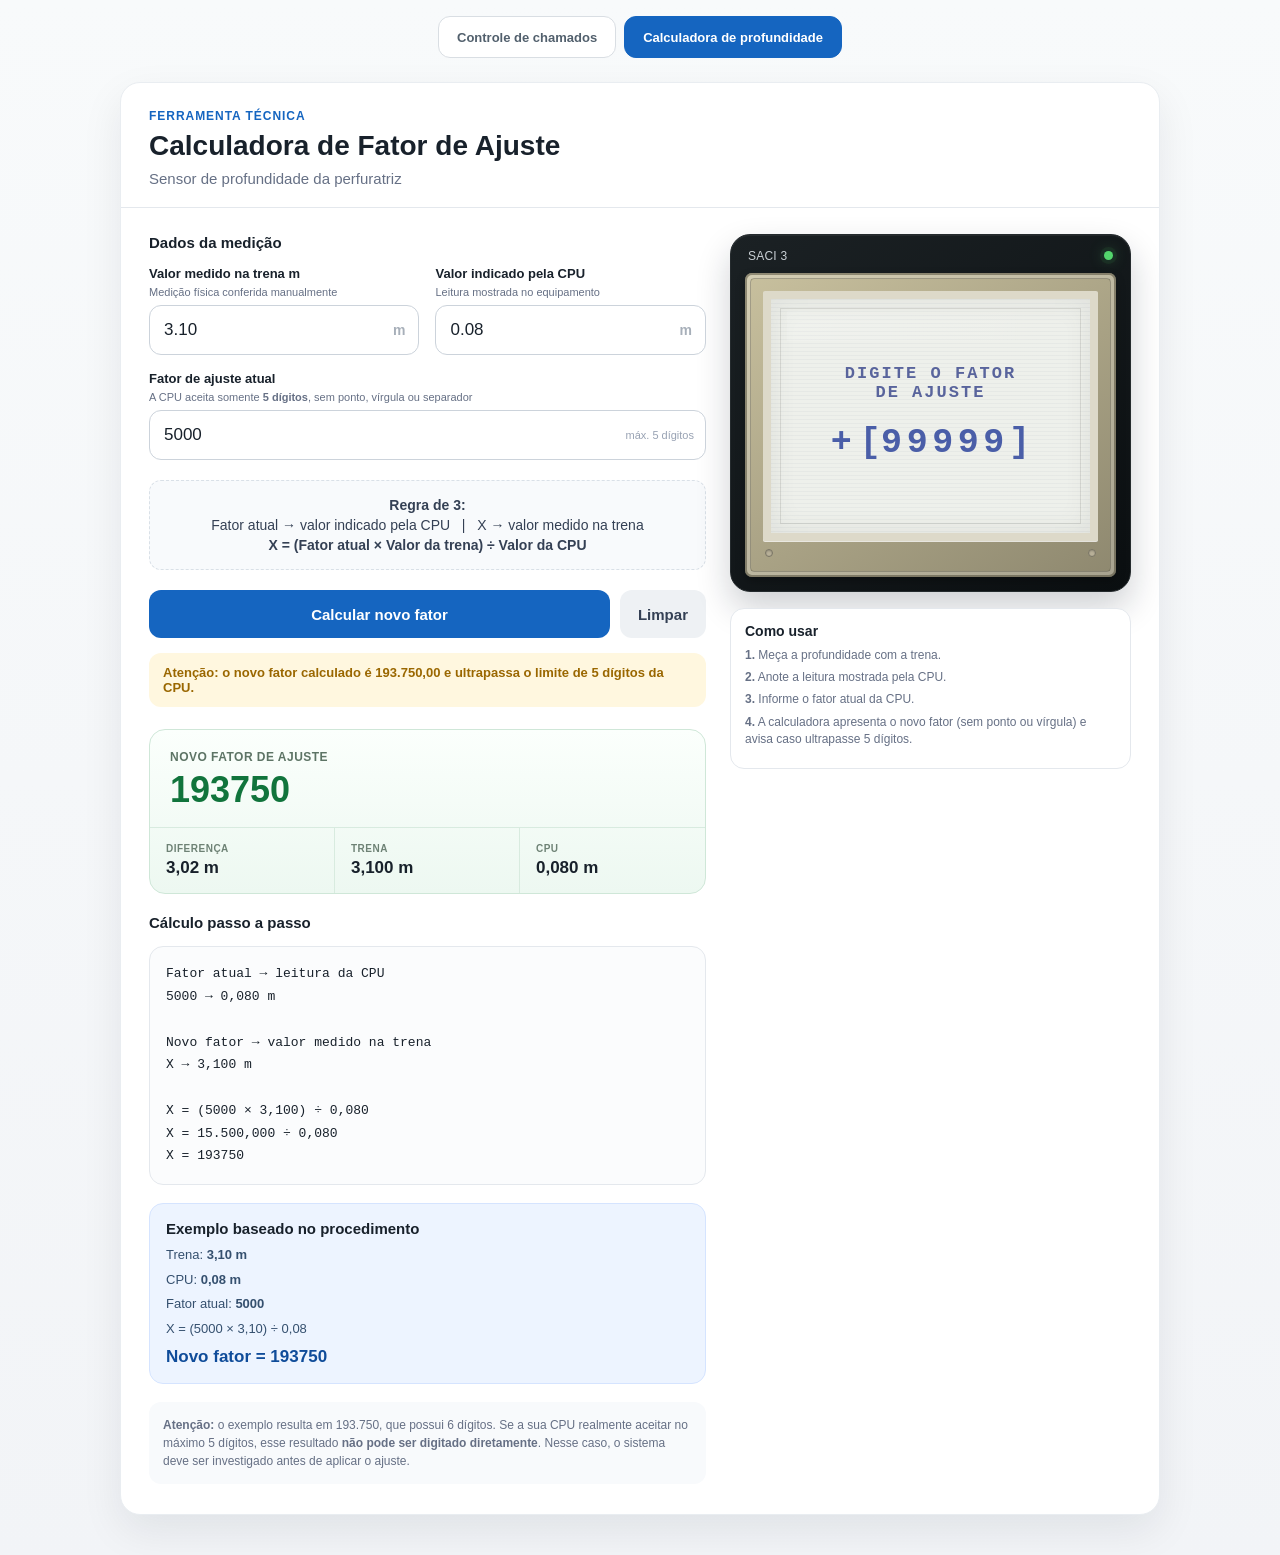
==== calculadora.html @ 924006e5 "Adicionar calculadora de fator de ajuste de profundidade" ====
<!DOCTYPE html>
<html lang="pt-BR">
<head>
<meta charset="UTF-8">
<meta name="viewport" content="width=device-width, initial-scale=1.0">
<title>Calculadora de Profundidade | Suporte Geodigitus</title>
<style>
:root{
  --bg:#f4f6f8;
  --card:#fff;
  --text:#18212b;
  --muted:#667085;
  --line:#e4e8ed;
  --primary:#1565c0;
  --primary-soft:#edf4ff;
  --success:#11743c;
  --success-soft:#edf8f1;
  --warning:#9a6700;
  --warning-soft:#fff7df;
  --danger:#b42318;
  --danger-soft:#fff0ee;
  --shadow:0 16px 42px rgba(16,24,40,.08);
}
*{box-sizing:border-box}
body{
  margin:0;
  font-family:Roboto,Arial,sans-serif;
  color:var(--text);
  background:linear-gradient(180deg,#f8fafb 0,#f2f4f7 100%);
}
.container{width:min(1040px,calc(100% - 24px));margin:24px auto 40px}
.card{
  background:var(--card);
  border:1px solid #e9edf1;
  border-radius:20px;
  box-shadow:var(--shadow);
  overflow:hidden
}
.header{padding:26px 28px 20px;border-bottom:1px solid var(--line)}
.eyebrow{margin:0 0 6px;color:var(--primary);font-size:12px;font-weight:800;letter-spacing:.08em;text-transform:uppercase}
h1{margin:0;font-size:28px;line-height:1.2}
.subtitle{margin:7px 0 0;color:var(--muted);font-size:15px}
.layout{display:grid;grid-template-columns:1.25fr .9fr;gap:24px;padding:26px 28px 30px}
.section-title{margin:0 0 15px;font-size:15px;font-weight:800}
.fields{display:grid;grid-template-columns:repeat(2,1fr);gap:16px}
.field.factor{grid-column:1/-1}
label{display:block;margin-bottom:7px;font-size:13px;font-weight:800}
.hint{margin:-2px 0 7px;color:var(--muted);font-size:11px}
input{
  width:100%;height:50px;padding:0 14px;border:1px solid #ccd3db;border-radius:12px;
  font-size:17px;outline:none;background:#fff;color:var(--text)
}
.measure-input{position:relative}.measure-input input{padding-right:46px}.unit-watermark{position:absolute;right:14px;top:50%;transform:translateY(-50%);color:#a7afb9;font-size:14px;font-weight:700;pointer-events:none;user-select:none}
input:focus{border-color:var(--primary);box-shadow:0 0 0 4px rgba(21,101,192,.10)}
.factor-line{position:relative}.factor-line .digits{position:absolute;right:12px;top:50%;transform:translateY(-50%);font-size:11px;color:#98a2b3}
.formula{
  margin:20px 0;padding:14px 16px;border:1px dashed #d9e0e7;border-radius:12px;
  background:#f8fafc;text-align:center;color:#344054;font-size:14px;line-height:1.45
}
.actions{display:flex;gap:10px}
button{height:48px;border:0;border-radius:12px;padding:0 18px;font-size:15px;font-weight:800;cursor:pointer}
#calcBtn{flex:1;background:var(--primary);color:#fff}
#clearBtn{background:#eef1f4;color:#344054}
.message{display:none;margin-top:15px;padding:12px 14px;border-radius:12px;font-size:13px;font-weight:700}
.message.error{display:block;color:var(--danger);background:var(--danger-soft)}
.message.warning{display:block;color:var(--warning);background:var(--warning-soft)}
.result{display:none;margin-top:22px;border-radius:16px;overflow:hidden;border:1px solid #cfe7d8;background:linear-gradient(180deg,#fbfffc 0,#edf8f1 100%)}
.result-top{padding:20px 20px 16px;border-bottom:1px solid #d8ebdf}
.result-label{font-size:12px;color:#5d7465;font-weight:800;text-transform:uppercase;letter-spacing:.04em}
.result-value{font-size:36px;font-weight:900;color:var(--success);margin-top:5px}
.metric-row{display:grid;grid-template-columns:repeat(3,1fr)}
.metric{padding:15px 16px;border-right:1px solid #d8ebdf}.metric:last-child{border-right:0}
.metric .k{display:block;font-size:10px;text-transform:uppercase;letter-spacing:.05em;color:#6e8275;font-weight:800;margin-bottom:4px}
.metric .v{font-size:17px;font-weight:800}
.steps{margin-top:20px}
.steps-box{padding:16px;background:#fbfcfd;border:1px solid var(--line);border-radius:14px}
.steps-box code{font-family:"Roboto Mono",Consolas,monospace;white-space:pre-wrap;line-height:1.75;font-size:13px}
.note{margin-top:18px;padding:14px;border-radius:12px;background:#f8fafc;color:#667085;font-size:12px;line-height:1.5}
.example{margin-top:18px;padding:16px;border-radius:14px;background:var(--primary-soft);border:1px solid #d5e4ff}
.example h2{margin:0 0 8px;font-size:15px}.example p{margin:5px 0;font-size:13px;line-height:1.5;color:#35506f}
.example .answer{margin-top:9px;font-size:17px;font-weight:900;color:#0f4c9a}

/* Visor da CPU — foco no display, sem teclado lateral */
.cpu-card{
  border-radius:20px;
  border:1px solid #252b2e;
  background:linear-gradient(145deg,#1b2124 0%,#0b0f11 100%);
  padding:14px;
  box-shadow:0 16px 34px rgba(16,24,40,.20), inset 0 1px 0 rgba(255,255,255,.06);
}
.cpu-title{display:flex;justify-content:space-between;align-items:center;color:#c9d0d5;font-size:12px;margin:0 3px 10px;letter-spacing:.02em}
.led{width:9px;height:9px;border-radius:50%;background:#53d66c;box-shadow:0 0 0 4px rgba(83,214,108,.08),0 0 15px rgba(83,214,108,.42)}
.cpu-frame{
  position:relative;
  padding:18px 18px 20px;
  border-radius:7px;
  background:linear-gradient(145deg,#c8c09e,#8e886f);
  box-shadow:inset 0 0 0 2px rgba(61,56,39,.45), inset 0 0 0 6px rgba(255,255,255,.22), 0 4px 10px rgba(0,0,0,.28);
}
.cpu-frame:before{content:"";position:absolute;inset:5px;border:1px solid rgba(60,56,45,.32);border-radius:4px;pointer-events:none}
.lcd{
  position:relative;
  min-height:250px;
  border:8px solid #ddd9c9;
  border-radius:2px;
  background:#eef0eb;
  padding:30px 24px;
  display:flex;flex-direction:column;justify-content:center;align-items:center;
  font-family:"Courier New",monospace;color:#4c5fa5;text-align:center;
  box-shadow:inset 0 0 26px rgba(77,75,64,.10),0 1px 0 rgba(255,255,255,.75);
  overflow:hidden;
}
.lcd:before{
  content:"";position:absolute;inset:0;pointer-events:none;
  background:repeating-linear-gradient(to bottom,rgba(70,90,130,.045) 0,rgba(70,90,130,.045) 1px,transparent 1px,transparent 4px);
  mix-blend-mode:multiply;
}
.lcd:after{
  content:"";position:absolute;inset:9px;border:1px solid rgba(94,97,91,.17);pointer-events:none
}
.lcd small{position:relative;z-index:1;font-size:17px;letter-spacing:.12em;font-weight:700;color:#59649c}
.lcd-entry{position:relative;z-index:1;display:flex;align-items:center;justify-content:center;gap:8px;margin:22px 0 4px;color:#4a5ea8}
.lcd-plus{font-size:35px;font-weight:700;line-height:1}.lcd-bracket{font-size:35px;font-weight:700;line-height:1;letter-spacing:.01em}.lcd-bracket strong{font-size:35px;line-height:1.1;letter-spacing:.13em;font-weight:800}
.lcd-status{position:relative;z-index:1;margin-top:13px;font-size:11px;letter-spacing:.08em;color:#69739c;font-weight:700}
.lcd-reflections{position:absolute;left:16px;right:16px;top:12px;height:30px;background:linear-gradient(100deg,rgba(255,255,255,.34),rgba(255,255,255,0));opacity:.35;pointer-events:none}
.cpu-screws{display:flex;justify-content:space-between;margin:8px 2px 0;color:#b7b1a0;font-size:10px}
.cpu-screw{width:8px;height:8px;border:1px solid #787464;border-radius:50%;background:#b9b199;box-shadow:inset 0 1px 2px rgba(0,0,0,.22)}
.cpu-caption{margin:11px 2px 0;color:#aeb7be;font-size:11px;line-height:1.45}
.legend{margin-top:16px;padding:14px;border:1px solid var(--line);border-radius:14px;background:#fff}
.legend h2{margin:0 0 8px;font-size:14px}.legend p{margin:5px 0;color:var(--muted);font-size:12px;line-height:1.45}
@media(max-width:820px){
  .layout{grid-template-columns:1fr;padding:20px 18px 24px}
  .header{padding:22px 18px 18px}
  .fields{grid-template-columns:1fr}
  .field.factor{grid-column:auto}
}
@media(max-width:560px){
  .container{width:min(100% - 14px,680px);margin:8px auto 24px}
  h1{font-size:23px}.subtitle{font-size:14px}
  .metric-row{grid-template-columns:1fr}
  .metric{border-right:0;border-bottom:1px solid #d8ebdf}.metric:last-child{border-bottom:0}
  .actions{flex-direction:column}
  #calcBtn,#clearBtn{width:100%}
  .lcd{min-height:220px;padding:24px 15px}.lcd small{font-size:14px}.lcd-plus{font-size:31px}.lcd-bracket{font-size:31px}.lcd-bracket strong{font-size:29px}.lcd-status{font-size:9px}
}

/* Menu de navegação entre as ferramentas */
.tool-nav {
  width: min(1040px, calc(100% - 24px));
  margin: 16px auto 0;
  display: flex;
  justify-content: center;
  gap: 8px;
  flex-wrap: wrap;
  font-family: Roboto, Arial, sans-serif;
}
.tool-nav a {
  display: inline-flex;
  align-items: center;
  justify-content: center;
  min-height: 42px;
  padding: 10px 18px;
  border: 1px solid #d9dee3;
  border-radius: 12px;
  background: #fff;
  color: #52606d;
  font-size: 13px;
  font-weight: 800;
  text-decoration: none;
}
.tool-nav a:hover { border-color: #1565c0; color: #1565c0; }
.tool-nav a.active { background: #1565c0; border-color: #1565c0; color: #fff; }

</style>
</head>
<body>
<nav class="tool-nav" aria-label="Navegação principal">
  <a href="index.html">Controle de chamados</a>
  <a class="active" href="calculadora.html">Calculadora de profundidade</a>
</nav>
<div class="container">
  <div class="card">
    <div class="header">
      <p class="eyebrow">Ferramenta técnica</p>
      <h1>Calculadora de Fator de Ajuste</h1>
      <p class="subtitle">Sensor de profundidade da perfuratriz</p>
    </div>

    <div class="layout">
      <main>
        <p class="section-title">Dados da medição</p>

        <div class="fields">
          <div class="field">
            <label for="real">Valor medido na trena <span class="unit-label">m</span></label>
            <div class="hint">Medição física conferida manualmente</div>
            <div class="measure-input"><input id="real" type="number" step="0.001" inputmode="decimal" placeholder="Ex.: 3,10"><span class="unit-watermark">m</span></div>
          </div>

          <div class="field">
            <label for="cpu">Valor indicado pela CPU</label>
            <div class="hint">Leitura mostrada no equipamento</div>
            <div class="measure-input"><input id="cpu" type="number" step="0.001" inputmode="decimal" placeholder="Ex.: 0,08"><span class="unit-watermark">m</span></div>
          </div>

          <div class="field factor">
            <label for="fator">Fator de ajuste atual</label>
            <div class="hint">A CPU aceita somente <strong>5 dígitos</strong>, sem ponto, vírgula ou separador</div>
            <div class="factor-line">
              <input id="fator" type="text" inputmode="numeric" maxlength="5" pattern="[0-9]{1,5}" placeholder="Ex.: 5000" autocomplete="off">
              <span class="digits">máx. 5 dígitos</span>
            </div>
          </div>
        </div>

        <div class="formula">
          <strong>Regra de 3:</strong><br>
          Fator atual → valor indicado pela CPU &nbsp; | &nbsp;
          X → valor medido na trena<br>
          <strong>X = (Fator atual × Valor da trena) ÷ Valor da CPU</strong>
        </div>

        <div class="actions">
          <button id="calcBtn" type="button">Calcular novo fator</button>
          <button id="clearBtn" type="button">Limpar</button>
        </div>

        <div id="message" class="message"></div>

        <div id="result" class="result">
          <div class="result-top">
            <div class="result-label">Novo fator de ajuste</div>
            <div id="resultValue" class="result-value">—</div>
          </div>
          <div class="metric-row">
            <div class="metric"><span class="k">Diferença</span><span id="difference" class="v">—</span></div>
            <div class="metric"><span class="k">Trena</span><span id="realOut" class="v">—</span></div>
            <div class="metric"><span class="k">CPU</span><span id="cpuOut" class="v">—</span></div>
          </div>
        </div>

        <div class="steps">
          <p class="section-title">Cálculo passo a passo</p>
          <div id="stepsBox" class="steps-box">
            <code>Preencha os campos e clique em "Calcular novo fator".</code>
          </div>
        </div>

        <div class="example">
          <h2>Exemplo baseado no procedimento</h2>
          <p>Trena: <strong>3,10 m</strong></p>
          <p>CPU: <strong>0,08 m</strong></p>
          <p>Fator atual: <strong>5000</strong></p>
          <p>X = (5000 × 3,10) ÷ 0,08</p>
          <div class="answer">Novo fator = 193750</div>
        </div>

        <div class="note">
          <strong>Atenção:</strong> o exemplo resulta em 193.750, que possui 6 dígitos.
          Se a sua CPU realmente aceitar no máximo 5 dígitos, esse resultado <strong>não pode ser digitado diretamente</strong>.
          Nesse caso, o sistema deve ser investigado antes de aplicar o ajuste.
        </div>
      </main>

      <aside>
        <div class="cpu-card">
          <div class="cpu-title"><span>SACI 3</span><span class="led"></span></div>
          <div class="cpu-frame">
            <div class="lcd">
              <div class="lcd-reflections"></div>
              <small>DIGITE O FATOR</small>
              <small>DE AJUSTE</small>
              <div class="lcd-entry"><span class="lcd-plus">+</span><span class="lcd-bracket">[<strong id="lcdFactor">5000</strong>]</span></div>
            </div>
            <div class="cpu-screws"><span class="cpu-screw"></span><span class="cpu-screw"></span></div>
          </div>
        </div>

        <div class="legend">
          <h2>Como usar</h2>
          <p><strong>1.</strong> Meça a profundidade com a trena.</p>
          <p><strong>2.</strong> Anote a leitura mostrada pela CPU.</p>
          <p><strong>3.</strong> Informe o fator atual da CPU.</p>
          <p><strong>4.</strong> A calculadora apresenta o novo fator (sem ponto ou vírgula) e avisa caso ultrapasse 5 dígitos.</p>
        </div>
      </aside>
    </div>
  </div>
</div>

<script>
function parseDecimal(value){
  const raw = String(value ?? '').trim();
  if(!raw) return NaN;
  // Aceita "3,10" e "3.10" nos campos de metragem.
  return parseFloat(raw.replace(',', '.'));
}

function parseFactor(value){
  const raw = String(value ?? '').trim().replace(/\D/g,'');
  return raw ? parseInt(raw,10) : NaN;
}

function fmt(value, decimals=2){
  return Number(value).toLocaleString('pt-BR',{
    minimumFractionDigits:decimals,
    maximumFractionDigits:decimals
  });
}

function setMessage(text, type='error'){
  const el=document.getElementById('message');
  el.className='message '+type;
  el.textContent=text;
}

function clearMessage(){
  const el=document.getElementById('message');
  el.className='message';
  el.textContent='';
}

function calcular(){
  clearMessage();
  const real=parseDecimal(document.getElementById('real').value);
  const cpu=parseDecimal(document.getElementById('cpu').value);
  const fator=parseFactor(document.getElementById('fator').value);

  if(!Number.isFinite(real)||!Number.isFinite(cpu)||!Number.isFinite(fator)){
    document.getElementById('result').style.display='none';
    setMessage('Preencha os três campos para realizar o cálculo.');
    return;
  }
  if(real<=0||cpu<=0||fator<=0){
    document.getElementById('result').style.display='none';
    setMessage('Os valores devem ser maiores que zero.');
    return;
  }
  if(fator>99999){
    document.getElementById('result').style.display='none';
    setMessage('O fator atual deve ter no máximo 5 dígitos.');
    return;
  }

  const novo=(fator*real)/cpu;
  const diferenca=real-cpu;

  const novoInteiro=Math.round(novo);document.getElementById('resultValue').textContent=String(novoInteiro);
  document.getElementById('difference').textContent=fmt(diferenca,2)+' m';
  document.getElementById('realOut').textContent=fmt(real,3)+' m';
  document.getElementById('cpuOut').textContent=fmt(cpu,3)+' m';

  const lines=[
    'Fator atual → leitura da CPU',
    fator+' → '+fmt(cpu,3)+' m',
    '',
    'Novo fator → valor medido na trena',
    'X → '+fmt(real,3)+' m',
    '',
    'X = ('+fator+' × '+fmt(real,3)+') ÷ '+fmt(cpu,3),
    'X = '+fmt(fator*real,3)+' ÷ '+fmt(cpu,3),
    'X = '+String(novoInteiro)
  ];
  document.getElementById('stepsBox').innerHTML='<code>'+lines.join('\n')+'</code>';
  document.getElementById('result').style.display='block';

  if(novo>99999){
    setMessage(
      'Atenção: o novo fator calculado é '+fmt(novo,2)+' e ultrapassa o limite de 5 dígitos da CPU.',
      'warning'
    );
  }

  const display=Math.round(novo);
  document.getElementById('lcdFactor').textContent=(display>99999?'99999':String(display).padStart(5,'0'));
}

function limpar(){
  document.getElementById('real').value='';
  document.getElementById('cpu').value='';
  document.getElementById('fator').value='';
  document.getElementById('result').style.display='none';
  clearMessage();
  document.getElementById('stepsBox').innerHTML='<code>Preencha os campos e clique em "Calcular novo fator".</code>';
  document.getElementById('lcdFactor').textContent='00000';
}

document.getElementById('calcBtn').addEventListener('click',calcular);
document.getElementById('clearBtn').addEventListener('click',limpar);

document.getElementById('fator').addEventListener('input',e=>{
  e.target.value=e.target.value.replace(/\D/g,'').slice(0,5);
  document.getElementById('lcdFactor').textContent=(e.target.value||'00000');
});

document.querySelectorAll('input').forEach(el=>{
  el.addEventListener('keydown',e=>{
    if(e.key==='Enter') calcular();
  });
});

// Preenche o exemplo solicitado
document.getElementById('real').value='3.10';
document.getElementById('cpu').value='0.08';
document.getElementById('fator').value='5000';
calcular();
</script>
</body>
</html>
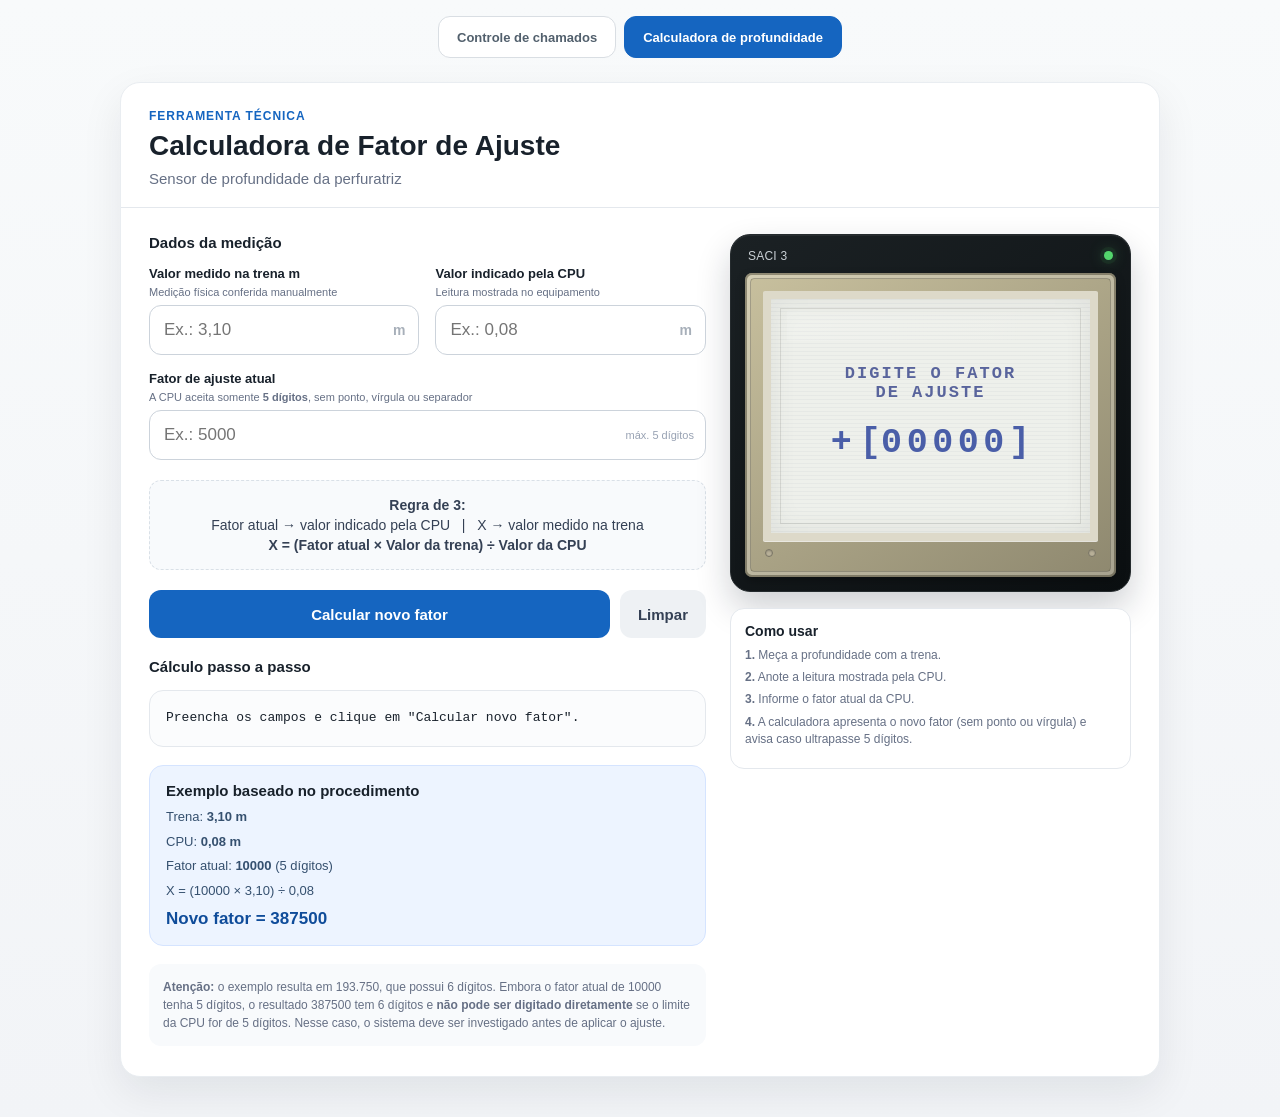
==== commit 8d5c74e7: "Abrir calculadora limpa e atualizar exemplo para fator de cinco dígitos" ====
--- a/calculadora.html
+++ b/calculadora.html
@@ -250,14 +250,14 @@
           <h2>Exemplo baseado no procedimento</h2>
           <p>Trena: <strong>3,10 m</strong></p>
           <p>CPU: <strong>0,08 m</strong></p>
-          <p>Fator atual: <strong>5000</strong></p>
-          <p>X = (5000 × 3,10) ÷ 0,08</p>
-          <div class="answer">Novo fator = 193750</div>
+          <p>Fator atual: <strong>10000</strong> (5 dígitos)</p>
+          <p>X = (10000 × 3,10) ÷ 0,08</p>
+          <div class="answer">Novo fator = 387500</div>
         </div>
 
         <div class="note">
           <strong>Atenção:</strong> o exemplo resulta em 193.750, que possui 6 dígitos.
-          Se a sua CPU realmente aceitar no máximo 5 dígitos, esse resultado <strong>não pode ser digitado diretamente</strong>.
+          Embora o fator atual de 10000 tenha 5 dígitos, o resultado 387500 tem 6 dígitos e <strong>não pode ser digitado diretamente</strong> se o limite da CPU for de 5 dígitos.
           Nesse caso, o sistema deve ser investigado antes de aplicar o ajuste.
         </div>
       </main>
@@ -372,7 +372,7 @@
   }
 
   const display=Math.round(novo);
-  document.getElementById('lcdFactor').textContent=(display>99999?'99999':String(display).padStart(5,'0'));
+  document.getElementById('lcdFactor').textContent=(display>99999?'99999':String(display));
 }
 
 function limpar(){
@@ -399,11 +399,8 @@
   });
 });
 
-// Preenche o exemplo solicitado
-document.getElementById('real').value='3.10';
-document.getElementById('cpu').value='0.08';
-document.getElementById('fator').value='5000';
-calcular();
+// A calculadora abre limpa; o exemplo fica apenas como referência visual.
+limpar();
 </script>
 </body>
 </html>
